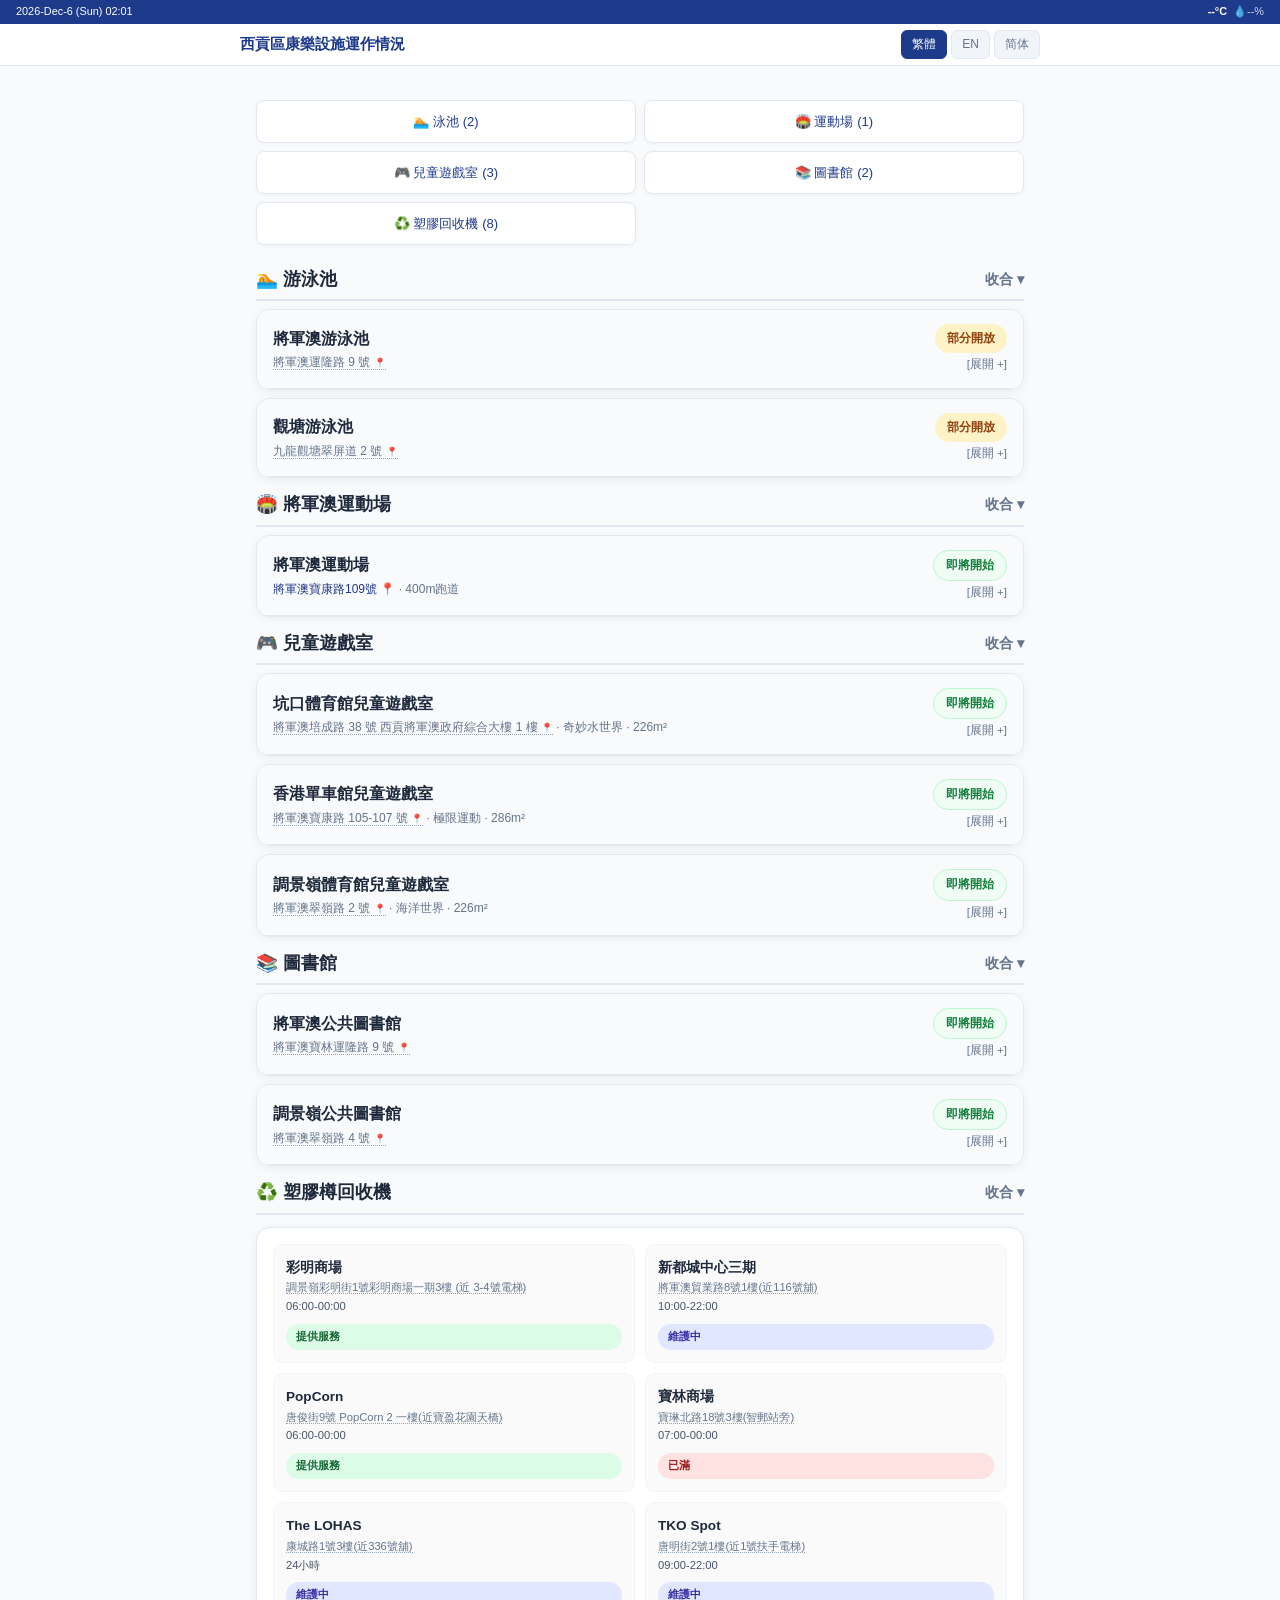
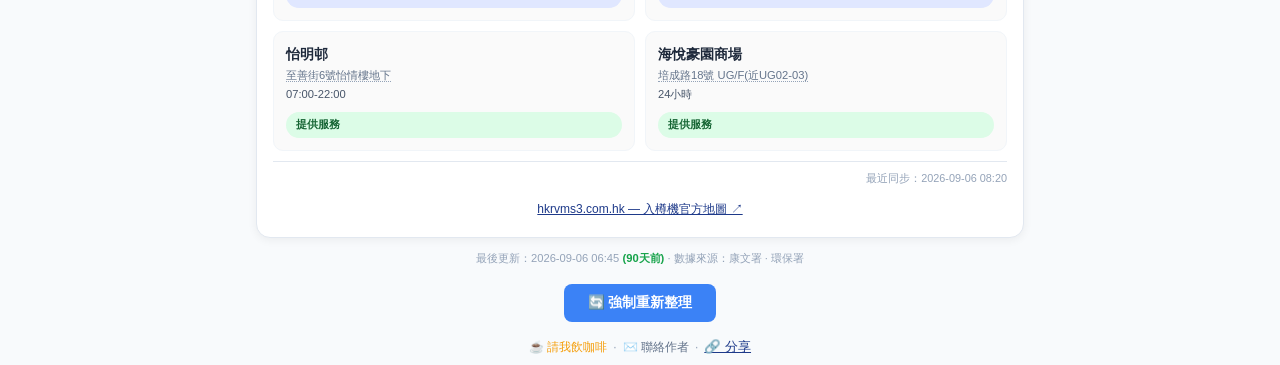
==== index.html @ d96d85a5 "feat: sports ground shows 即將開始 before opening (fieldNextStart A/L lead)" ====
<!DOCTYPE html>
<html lang="zh-HK">
<head>
<meta charset="UTF-8">
<meta name="viewport" content="width=device-width, initial-scale=1.0">
<meta name="description" content="西貢區康樂設施即時運作狀態">
<title>西貢區康樂設施運作情況 | we1co.me</title>
<link rel="stylesheet" href="common.css?v=1788648314">
</head>
<body>
<div class="top-bar"><span id="topDate"></span><span id="topWeather"></span></div>
<div class="thunder-banner" id="thunderBanner">⛈</div>
<nav class="nav-bar"><div class="nav-inner"><div class="nav-title" id="navTitle">西貢區康樂設施運作情況</div><div class="lang-switch"><a href="#" class="lang-btn active" data-lang="zh">繁體</a><a href="#" class="lang-btn" data-lang="en">EN</a><a href="#" class="lang-btn" data-lang="cn">简体</a></div></div></nav>

<div class="container">
<div class="index-grid" id="quickNav">
<a href="#swim" class="index-item">🏊 泳池 (2)</a>
<a href="#sportground" class="index-item">🏟️ 運動場 (1)</a>
<a href="#playroom" class="index-item">🎮 兒童遊戲室 (3)</a>
<a href="#library" class="index-item">📚 圖書館 (2)</a>
<a href="#rvm" class="index-item">♻️ 塑膠回收機 (8)</a>
</div>

<section id="swim" class="collapsible"><h2 class="section-title" onclick="toggleSection('swim')">🏊 游泳池 <span class="toggle" data-expand="展開 ▸" data-collapse="收合 ▾"></span></h2><div class="section-content"><div id="facilities"></div></div></section>
<section id="sportground" class="collapsible"><h2 class="section-title" onclick="toggleSection('sportground')">🏟️ 將軍澳運動場 <span class="toggle" data-expand="展開 ▸" data-collapse="收合 ▾"></span></h2><div class="section-content"><div id="sportground-grid"></div></div></section>
<section id="playroom" class="collapsible"><h2 class="section-title" onclick="toggleSection('playroom')">🎮 兒童遊戲室 <span class="toggle" data-expand="展開 ▸" data-collapse="收合 ▾"></span></h2><div class="section-content"><div id="playrooms"></div></div></section>
<section id="library" class="collapsible"><h2 class="section-title" onclick="toggleSection('library')">📚 圖書館 <span class="toggle" data-expand="展開 ▸" data-collapse="收合 ▾"></span></h2><div class="section-content"><div id="libraries"></div></div></section>
<section id="rvm" class="collapsible"><h2 class="section-title" onclick="toggleSection('rvm')">♻️ 塑膠樽回收機 <span class="toggle" data-expand="展開 ▸" data-collapse="收合 ▾"></span></h2><div class="section-content"><div id="rvm-facilities"></div></div></section>

<div class="updated" id="footer-updated">最後更新：<span id="lastUpdate">--</span> <span id="lastSyncAgo" style="color:#16a34a;font-weight:600"></span> · 數據來源：康文署 · 環保署</div>
<div style="text-align:center;margin:8px 0"><button id="hardRefreshBtn" class="refresh-btn" onclick="location.reload(true)" title="Force refresh (clear cache)">🔄 <span id="refreshLabel"></span></button></div>
<div id="footer-links" style="text-align:center;margin:16px 0 8px;font-size:.75rem;color:#94a3b8"></div>
</div>
<button class="back-to-top" id="backToTop" aria-label="返回頂部">↑</button>

<script src="districts/sk.js?v=1788648314"></script>
<script src="common.js?v=1788648314"></script>
</body>
</html>
---- common.css ----
:root{
  --primary:#0EA5E9;--primary-dark:#0284C7;--secondary:#10B981;--accent:#F97316;
  --status-open:#22C55E;--status-closed:#EF4444;--status-maint:#F59E0B;--status-sus:#6B7280;
  --bg-page:#F8FAFC;--bg-card:#fff;--text-1:#1E293B;--text-2:#64748B;--border:#E2E8F0;
  --brand:#1e3a8a;
  --nav-height:60px;--banner-height:40px;
}
*{box-sizing:border-box;margin:0;padding:0}
body{font-family:-apple-system,BlinkMacSystemFont,"Segoe UI","PingFang TC","Microsoft JhengHei",sans-serif;background:var(--bg-page);color:#333;line-height:1.6;padding-top:80px}
.container{max-width:800px;margin:0 auto;padding:0 16px}
.top-bar{position:fixed;top:0;left:0;right:0;height:24px;background:var(--brand);color:#fff;display:flex;justify-content:space-between;align-items:center;padding:0 16px;font-size:.68rem;z-index:1002}
.top-bar span{white-space:nowrap}
.thunder-banner{display:none;position:fixed;top:24px;left:0;right:0;background:linear-gradient(135deg,#facc15,#f97316);color:#422006;font-weight:700;font-size:.78rem;padding:6px 16px;z-index:1003;text-align:center;animation:thunder-flash 3s ease-in-out infinite;overflow-wrap:break-word;word-wrap:break-word;white-space:normal;line-height:1.4}
body.has-thunder .nav-bar{top:calc(var(--nav-height))}
body.has-thunder{padding-top:calc(var(--nav-height) + var(--banner-height))}
body.has-thunder .index-grid{top:calc(var(--nav-height) + var(--banner-height))}
body.has-thunder section{scroll-margin-top:calc(var(--nav-height) + var(--banner-height))}
@keyframes thunder-flash{0%,100%{opacity:1}50%{opacity:.85}}
.nav-bar{position:fixed;top:24px;left:0;right:0;background:rgba(255,255,255,.97);backdrop-filter:blur(8px);border-bottom:1px solid var(--border);z-index:1001;padding:6px 16px;min-height:36px}
section{scroll-margin-top:calc(var(--nav-height) + 10px)}
.nav-inner{max-width:800px;margin:0 auto;display:flex;align-items:center;justify-content:space-between;gap:8px}
.nav-title{font-weight:700;color:var(--brand);font-size:.95rem;white-space:nowrap}
.lang-switch{display:flex;gap:4px}
.lang-btn{padding:4px 10px;border-radius:6px;font-size:.75rem;font-weight:500;text-decoration:none;color:var(--text-2);background:#f1f5f9;border:1px solid var(--border);cursor:pointer}
.lang-btn.active{background:var(--brand);color:#fff;border-color:var(--brand)}
header{display:none}
header p{color:var(--text-2);font-size:.85rem;margin-top:4px}

.card{background:var(--bg-card);border-radius:14px;box-shadow:0 2px 10px rgba(0,0,0,.06);margin:8px 0;overflow:hidden;border:1px solid var(--border);transition:transform .18s ease,box-shadow .18s ease,opacity .3s ease}
.card:hover{transform:translateY(-4px);box-shadow:0 10px 24px rgba(0,0,0,.10)}
@keyframes cardIn{from{opacity:0;transform:translateY(8px)}to{opacity:1;transform:none}}
.card{animation:cardIn .35s ease both}
.card.collapsed .facility-body{display:none}
.card .expand-hint{font-size:.72rem;color:var(--text-2);font-weight:500;margin-left:6px}
.card.collapsed .expand-hint::after{content:attr(data-expand)}
.card:not(.collapsed) .expand-hint::after{content:attr(data-collapse)}
.facility-header{padding:14px 16px;background:#f8fafc;border-bottom:1px solid var(--border);display:flex;justify-content:space-between;align-items:center;gap:8px;cursor:pointer}
.facility-header:hover{background:#f1f5f9}
.facility-name{font-size:1rem;font-weight:700;color:var(--text-1)}
.facility-address{font-size:.75rem;color:var(--text-2);margin-top:2px}
.status-badge{padding:5px 12px;border-radius:999px;font-size:.75rem;font-weight:600;white-space:nowrap}
.status-open{background:#dcfce7;color:#166534}
.status-upcoming{background:#f0fdf4;color:#15803d;border:1px solid #bbf7d0;animation:breathe 2s ease-in-out infinite}
.status-closed{background:#fee2e2;color:#991b1b;border:1px solid #fecaca}
.status-maint{background:#fef3c7;color:#92400e;border:1px solid #fcd34d}
@keyframes breathe{0%,100%{opacity:1}50%{opacity:.4}}
.status-partial{background:#fef3c7;color:#92400e}
.status-suspended{background:#fee2e2;color:#991b1b;border:1px solid #fecaca}
.code-m{background:#dc2626;color:#fff;padding:2px 6px;border-radius:4px;font-size:.7rem;font-weight:600}
.code-b{background:#fecaca;color:#991b1b;padding:2px 6px;border-radius:4px;font-size:.7rem;font-weight:600}
.code-a{background:#dcfce7;color:#166534;padding:2px 6px;border-radius:4px;font-size:.7rem;font-weight:600}
.code-l{background:#fef3c7;color:#92400e;padding:2px 6px;border-radius:4px;font-size:.7rem;font-weight:600}
.code-a-active{background:#dcfce7;color:#166534;padding:2px 6px;border-radius:4px;font-size:.7rem;font-weight:600;border:2px solid #166534;animation:breathe 2s ease-in-out infinite}
.code-expired{background:#e2e8f0;color:#94a3b8;padding:2px 6px;border-radius:4px;font-size:.7rem;font-weight:600}
.facility-body{padding:12px 16px}
.detail-row{display:flex;justify-content:space-between;padding:8px 0;border-bottom:1px solid #f1f5f9;font-size:.85rem}
.detail-row:last-child{border-bottom:none}
.detail-label{color:var(--text-2)}
.schedule-section{margin-top:12px;padding-top:12px;border-top:1px solid var(--border)}
.schedule-title{font-weight:600;color:#374151;margin-bottom:8px;font-size:.9rem;cursor:pointer;display:flex;justify-content:space-between;align-items:center}
.schedule-title::after{content:'▾';transition:transform .2s}
.collapsed .schedule-title::after{transform:rotate(-90deg)}
.session{display:flex;justify-content:space-between;padding:6px 0;font-size:.82rem;align-items:center}
.session-time{color:#475569}
.session-status{padding:3px 8px;border-radius:999px;font-size:.7rem;font-weight:600}
.session-status.soon{background:#f0fdf4;color:#15803d;border:1px solid #bbf7d0;animation:breathe 2s ease-in-out infinite}
.session-status.open{background:#166534;color:#fff}
.session-status.maint{background:#fef3c7;color:#92400e;border:1px solid #fcd34d}
.session-status.done{background:#f1f5f9;color:#94a3b8}
.session-status.suspended{background:#fef3c7;color:#92400e;border:1px solid #fcd34d}
/* 泳池時間軸色條 */
.session-bar{height:4px;border-radius:2px;margin-top:4px;width:100%;background:#f1f5f9}
.session-bar.open{background:var(--status-open)}
.session-bar.soon{background:var(--status-maint)}
.session-bar.suspended{background:var(--status-sus)}
.session-bar.done{background:#e2e8f0}
.notice{background:#fef3c7;border:1px solid #fcd34d;border-radius:8px;padding:10px;margin-top:12px;font-size:.78rem;color:#92400e}
.section-title{font-size:1.1rem;font-weight:700;color:var(--text-1);margin:12px 0 6px;padding-bottom:6px;border-bottom:2px solid var(--border);display:flex;justify-content:space-between;align-items:center;cursor:pointer}
.section-title .toggle{font-size:.9rem;color:var(--text-2)}
.collapsible .section-content{display:block}
.collapsible.collapsed .section-content{display:none}
.collapsible.collapsed .section-title .toggle::after{content:attr(data-expand)}
.collapsible .section-title .toggle::after{content:attr(data-collapse)}
.index-grid{display:grid;grid-template-columns:1fr 1fr;gap:8px;margin:12px 0;position:sticky;top:calc(var(--nav-height) + 12px);z-index:900;background:rgba(248,250,252,.95);backdrop-filter:blur(6px);padding:8px 0;border-radius:12px}
.index-item{padding:10px 12px;background:#fff;border:1px solid var(--border);border-radius:8px;font-size:.82rem;color:var(--brand);text-decoration:none;text-align:center;box-shadow:0 1px 4px rgba(0,0,0,.04);transition:transform .15s ease,box-shadow .15s ease}
.index-item:hover{background:var(--brand);color:#fff;transform:translateY(-2px);box-shadow:0 4px 10px rgba(30,58,138,.25)}
.rvm-card{background:var(--bg-card);border-radius:14px;box-shadow:0 2px 10px rgba(0,0,0,.06);margin:12px 0;padding:16px;border:1px solid var(--border);transition:transform .18s ease,box-shadow .18s ease}
.rvm-card:hover{transform:translateY(-4px);box-shadow:0 10px 24px rgba(0,0,0,.10)}
.rvm-grid{display:grid;grid-template-columns:1fr 1fr;gap:10px}
.rvm-item{display:flex;flex-direction:column;justify-content:space-between;padding:12px;border:1px solid #f1f5f9;border-radius:10px;gap:8px;background:#fafafa}
.rvm-info{flex:1}
.rvm-name{font-weight:600;color:var(--text-1);font-size:.85rem}
.rvm-address{font-size:.7rem;color:var(--text-2);margin-top:2px;line-height:1.4}
.rvm-hours{font-size:.7rem;color:#475569;margin-top:2px}
.rvm-status{padding:4px 10px;border-radius:999px;font-size:.7rem;font-weight:600;white-space:nowrap;height:fit-content}
.rvm-status-operating{background:#dcfce7;color:#166534}
.rvm-status-nearly-full{background:#fef3c7;color:#92400e}
.rvm-status-full{background:#fee2e2;color:#991b1b}
.rvm-status-maintenance{background:#e0e7ff;color:#3730a3}
.rvm-sync{text-align:right;font-size:.68rem;color:#94a3b8;margin-top:10px;padding-top:8px;border-top:1px solid var(--border)}
.updated{text-align:center;color:#94a3b8;font-size:.7rem;margin:12px 0 16px}
.back-to-top{position:fixed;bottom:20px;right:16px;width:44px;height:44px;border-radius:50%;background:var(--brand);color:#fff;border:none;cursor:pointer;box-shadow:0 4px 12px rgba(30,58,138,.4);display:none;align-items:center;justify-content:center;z-index:999}
.back-to-top.visible{display:flex}
@media(max-width:640px){.index-grid{grid-template-columns:1fr 1fr;top:calc(var(--nav-height) + 12px)}.facility-header{padding:12px}.facility-body{padding:10px 12px}.rvm-item{flex-direction:column}}

.refresh-btn {
  display: inline-block;
  padding: 10px 24px;
  font-size: 0.85rem;
font-weight: 600;
  background: #3b82f6;
  color: white;
  border: none;
  border-radius: 8px;
-webkit-tap-highlight-color: transparent;
touch-action: manipulation;
  cursor: pointer;
  transition: background 0.2s, transform 0.1s;
  font-family: inherit;
}
.refresh-btn:hover { background: #2563eb; }
.refresh-btn:active { transform: scale(0.97); background: #1d4ed8; }
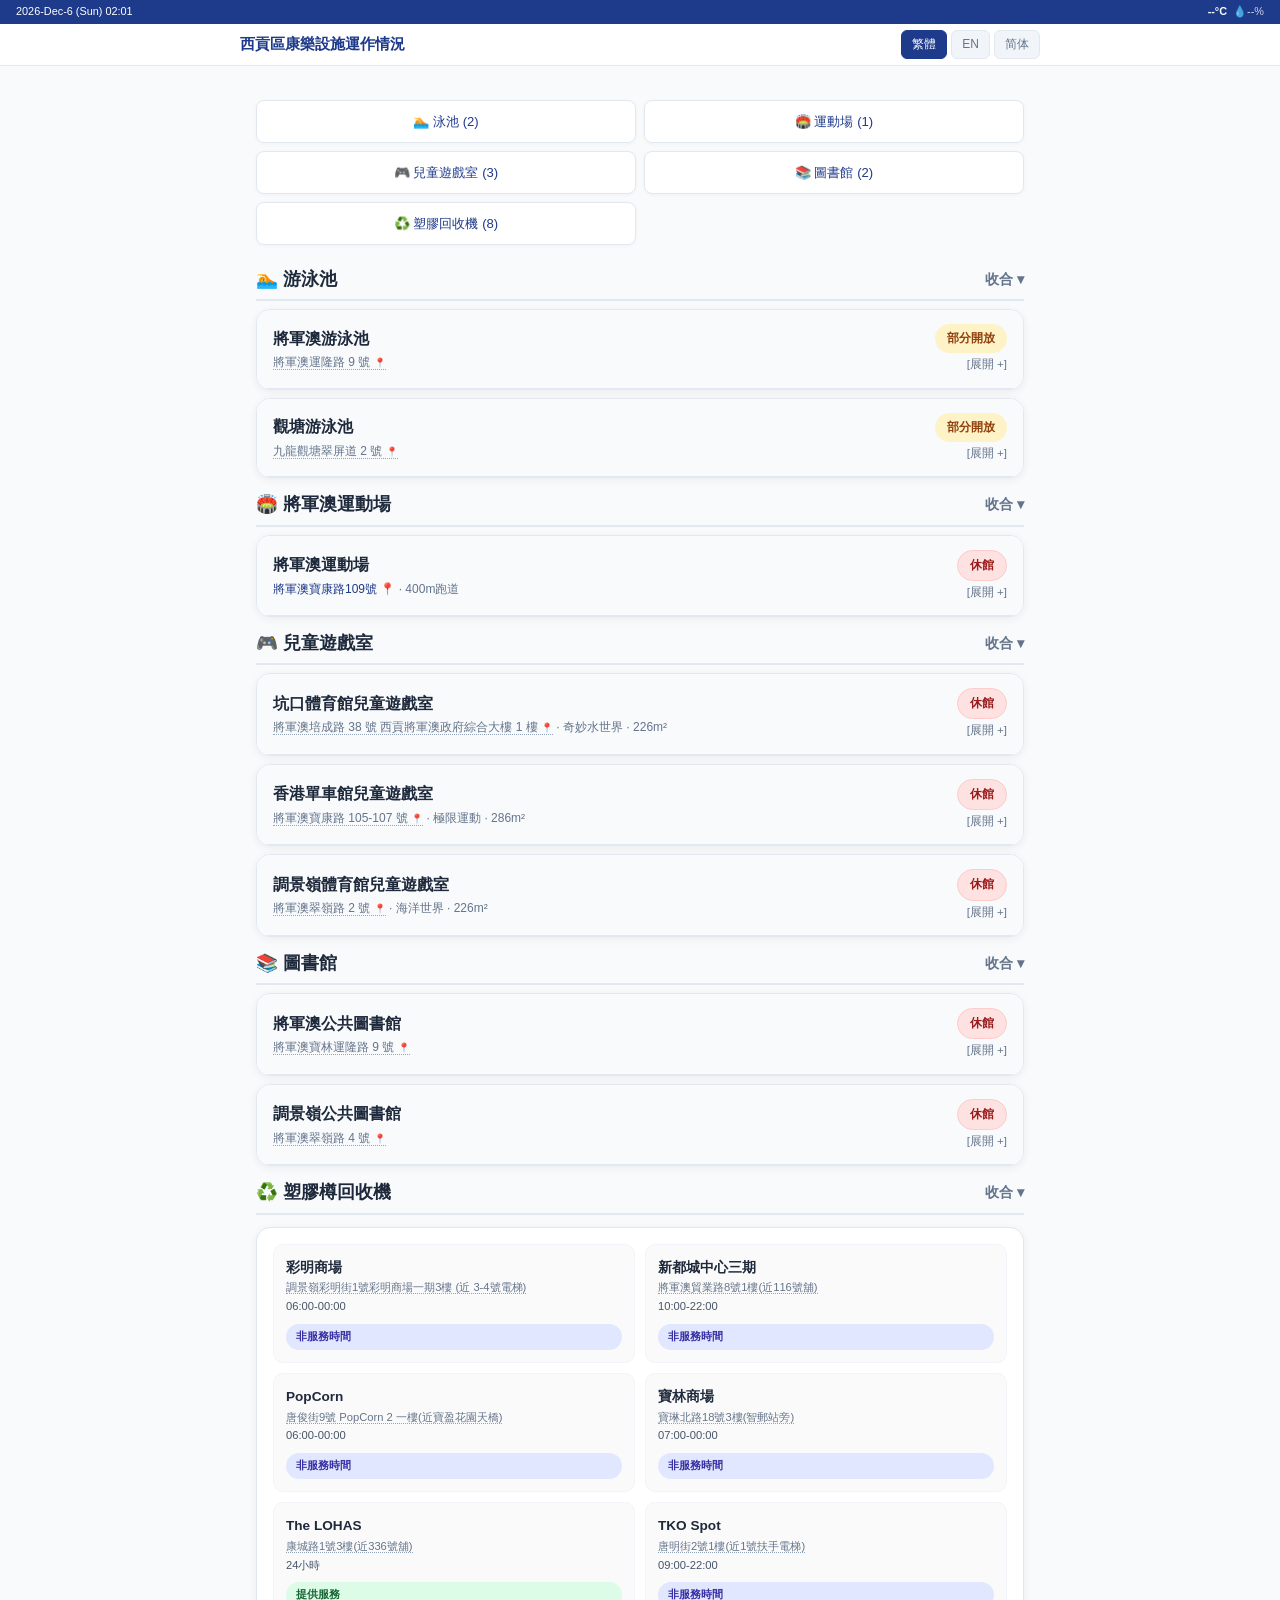
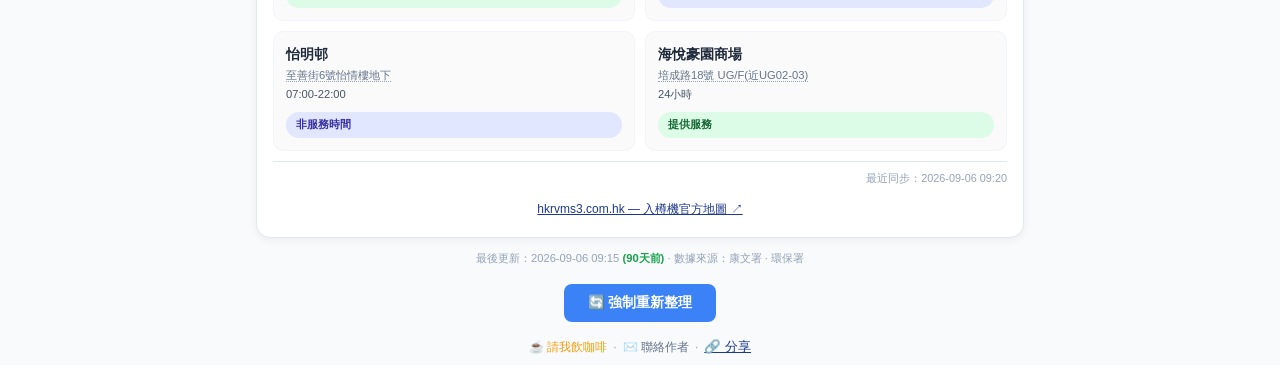
==== commit 0edee6e2: "feat: 即將開始 only within 1h of opening, otherwise 休館 (sessionStatus + sport ground)" ====
--- a/index.html
+++ b/index.html
@@ -5,7 +5,7 @@
 <meta name="viewport" content="width=device-width, initial-scale=1.0">
 <meta name="description" content="西貢區康樂設施即時運作狀態">
 <title>西貢區康樂設施運作情況 | we1co.me</title>
-<link rel="stylesheet" href="common.css?v=1788648314">
+<link rel="stylesheet" href="common.css?v=1788660766">
 </head>
 <body>
 <div class="top-bar"><span id="topDate"></span><span id="topWeather"></span></div>
@@ -33,7 +33,7 @@
 </div>
 <button class="back-to-top" id="backToTop" aria-label="返回頂部">↑</button>
 
-<script src="districts/sk.js?v=1788648314"></script>
-<script src="common.js?v=1788648314"></script>
+<script src="districts/sk.js?v=1788660766"></script>
+<script src="common.js?v=1788660766"></script>
 </body>
 </html>
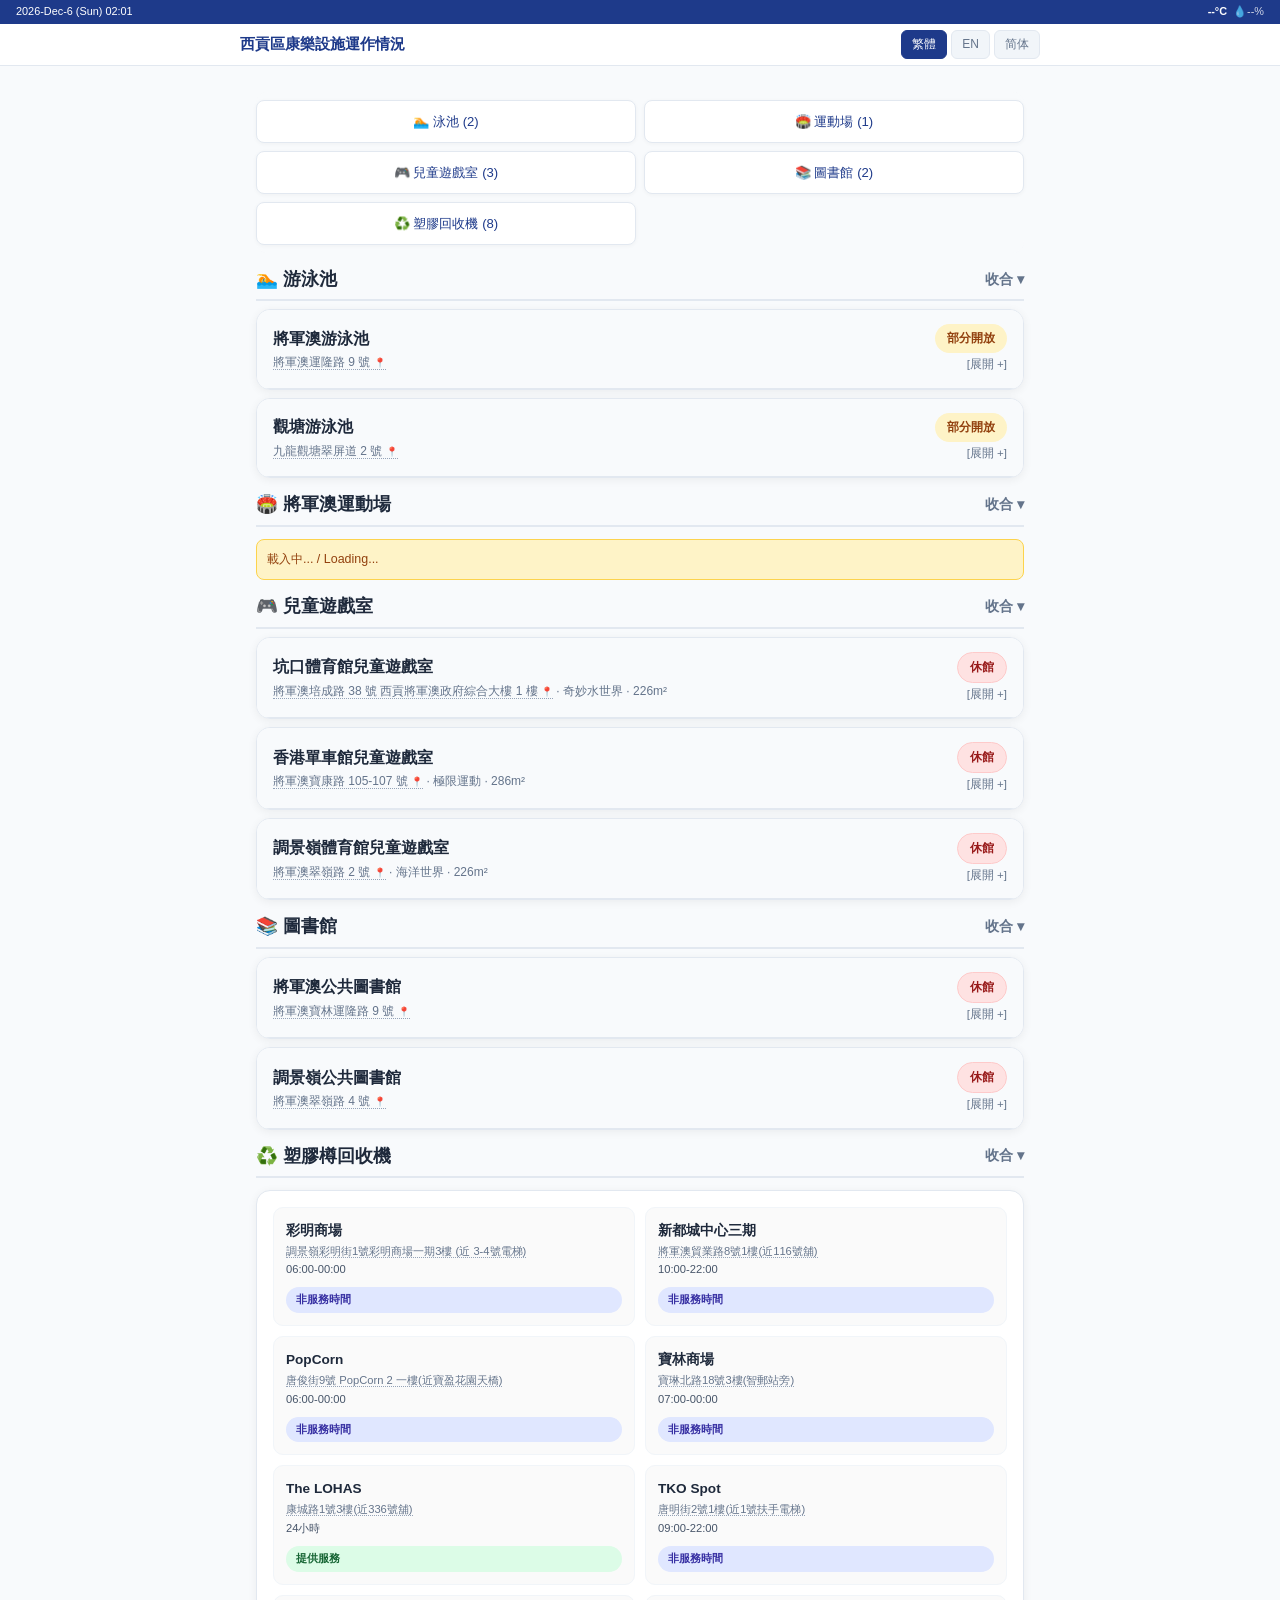
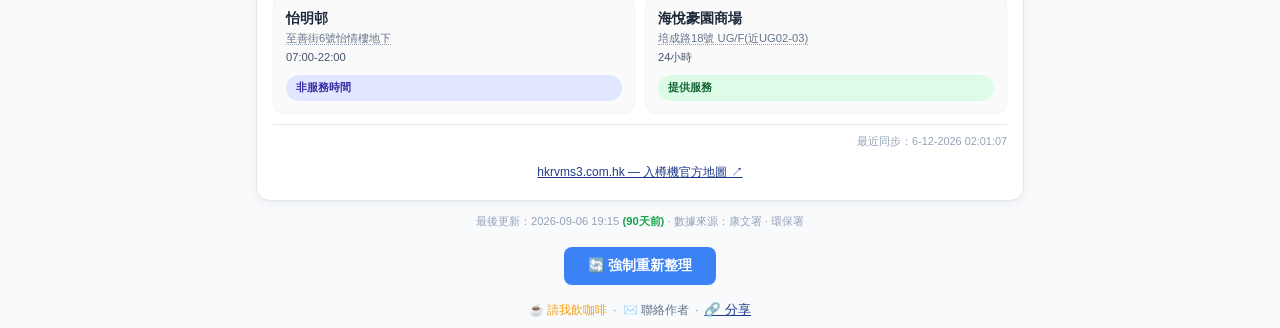
==== commit 4accac40: "sessionStatus: 05:00前休館/05:00起即將開始(無窗限); facilityDone 成個館收檔→休館(深色closed badge), 時段結束→已結束" ====
--- a/index.html
+++ b/index.html
@@ -5,7 +5,7 @@
 <meta name="viewport" content="width=device-width, initial-scale=1.0">
 <meta name="description" content="西貢區康樂設施即時運作狀態">
 <title>西貢區康樂設施運作情況 | we1co.me</title>
-<link rel="stylesheet" href="common.css?v=1788660766">
+<link rel="stylesheet" href="common.css?v=1788694951">
 </head>
 <body>
 <div class="top-bar"><span id="topDate"></span><span id="topWeather"></span></div>
@@ -33,7 +33,7 @@
 </div>
 <button class="back-to-top" id="backToTop" aria-label="返回頂部">↑</button>
 
-<script src="districts/sk.js?v=1788660766"></script>
-<script src="common.js?v=1788660766"></script>
+<script src="districts/sk.js?v=1788694951"></script>
+<script src="common.js?v=1788694951"></script>
 </body>
 </html>
--- a/common.css
+++ b/common.css
@@ -67,7 +67,7 @@
 .session-status.soon{background:#f0fdf4;color:#15803d;border:1px solid #bbf7d0;animation:breathe 2s ease-in-out infinite}
 .session-status.open{background:#166534;color:#fff}
 .session-status.maint{background:#fef3c7;color:#92400e;border:1px solid #fcd34d}
-.session-status.done{background:#f1f5f9;color:#94a3b8}
+.session-status.done{background:#f1f5f9;color:#94a3b8}.session-status.closed{background:#cbd5e1;color:#334155}
 .session-status.suspended{background:#fef3c7;color:#92400e;border:1px solid #fcd34d}
 /* 泳池時間軸色條 */
 .session-bar{height:4px;border-radius:2px;margin-top:4px;width:100%;background:#f1f5f9}
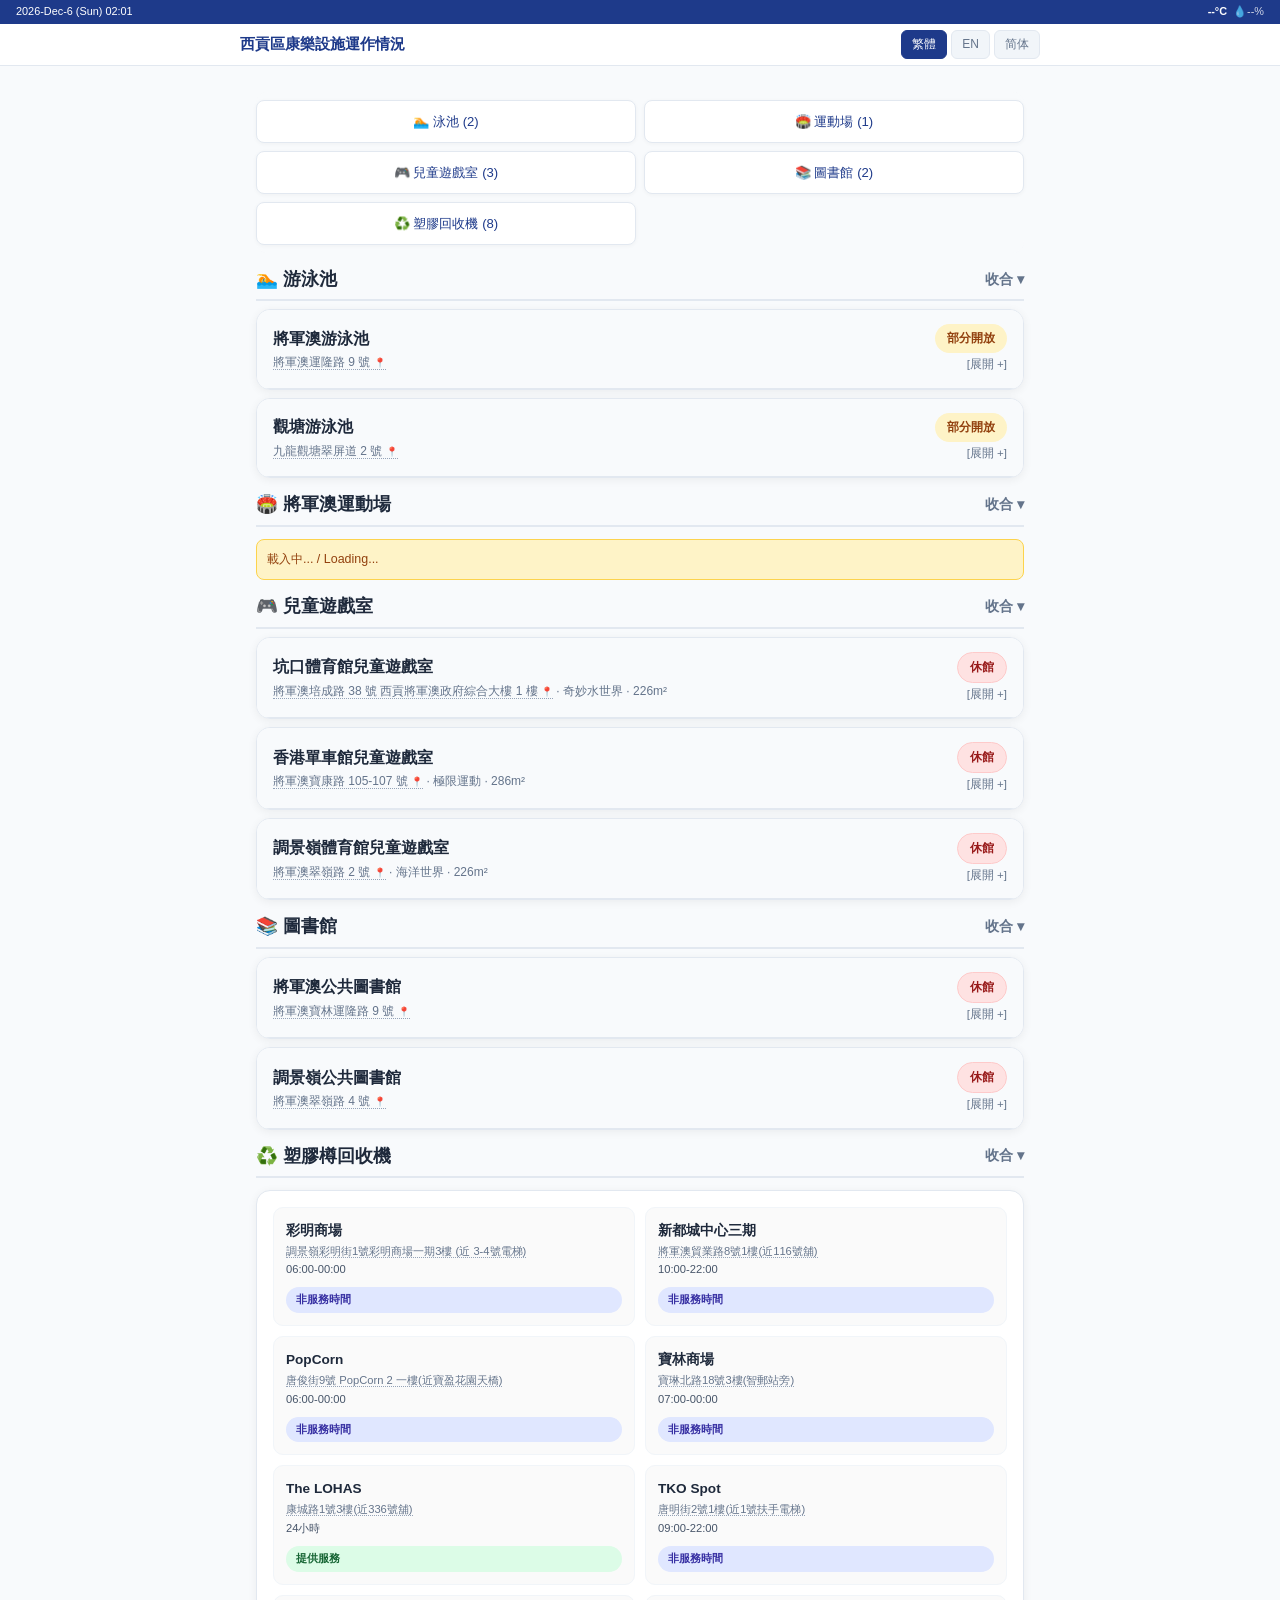
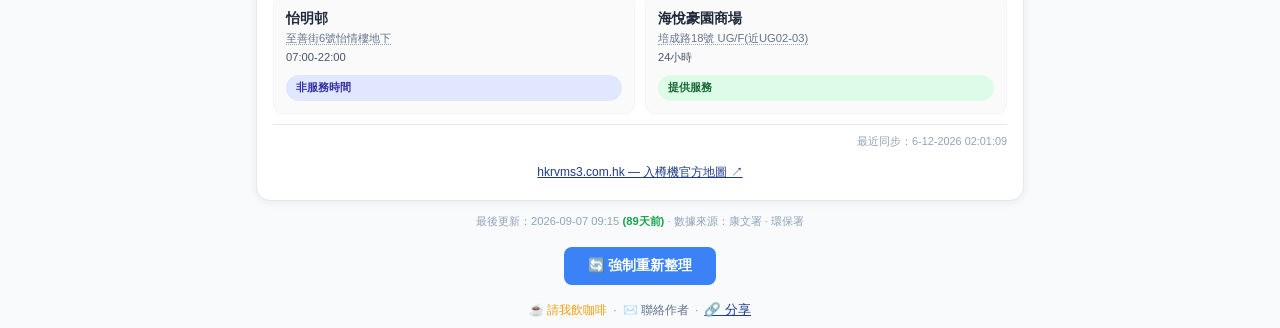
==== commit 0b8582ad: "sports-centres: apply maintenance badge + parseMaintNote Format B support - renderSportsCentres now " ====
--- a/index.html
+++ b/index.html
@@ -5,7 +5,7 @@
 <meta name="viewport" content="width=device-width, initial-scale=1.0">
 <meta name="description" content="西貢區康樂設施即時運作狀態">
 <title>西貢區康樂設施運作情況 | we1co.me</title>
-<link rel="stylesheet" href="common.css?v=1788694951">
+<link rel="stylesheet" href="common.css?v=1788743711">
 </head>
 <body>
 <div class="top-bar"><span id="topDate"></span><span id="topWeather"></span></div>
@@ -33,7 +33,7 @@
 </div>
 <button class="back-to-top" id="backToTop" aria-label="返回頂部">↑</button>
 
-<script src="districts/sk.js?v=1788694951"></script>
-<script src="common.js?v=1788694951"></script>
+<script src="districts/sk.js?v=1788743711"></script>
+<script src="common.js?v=1788743711"></script>
 </body>
 </html>
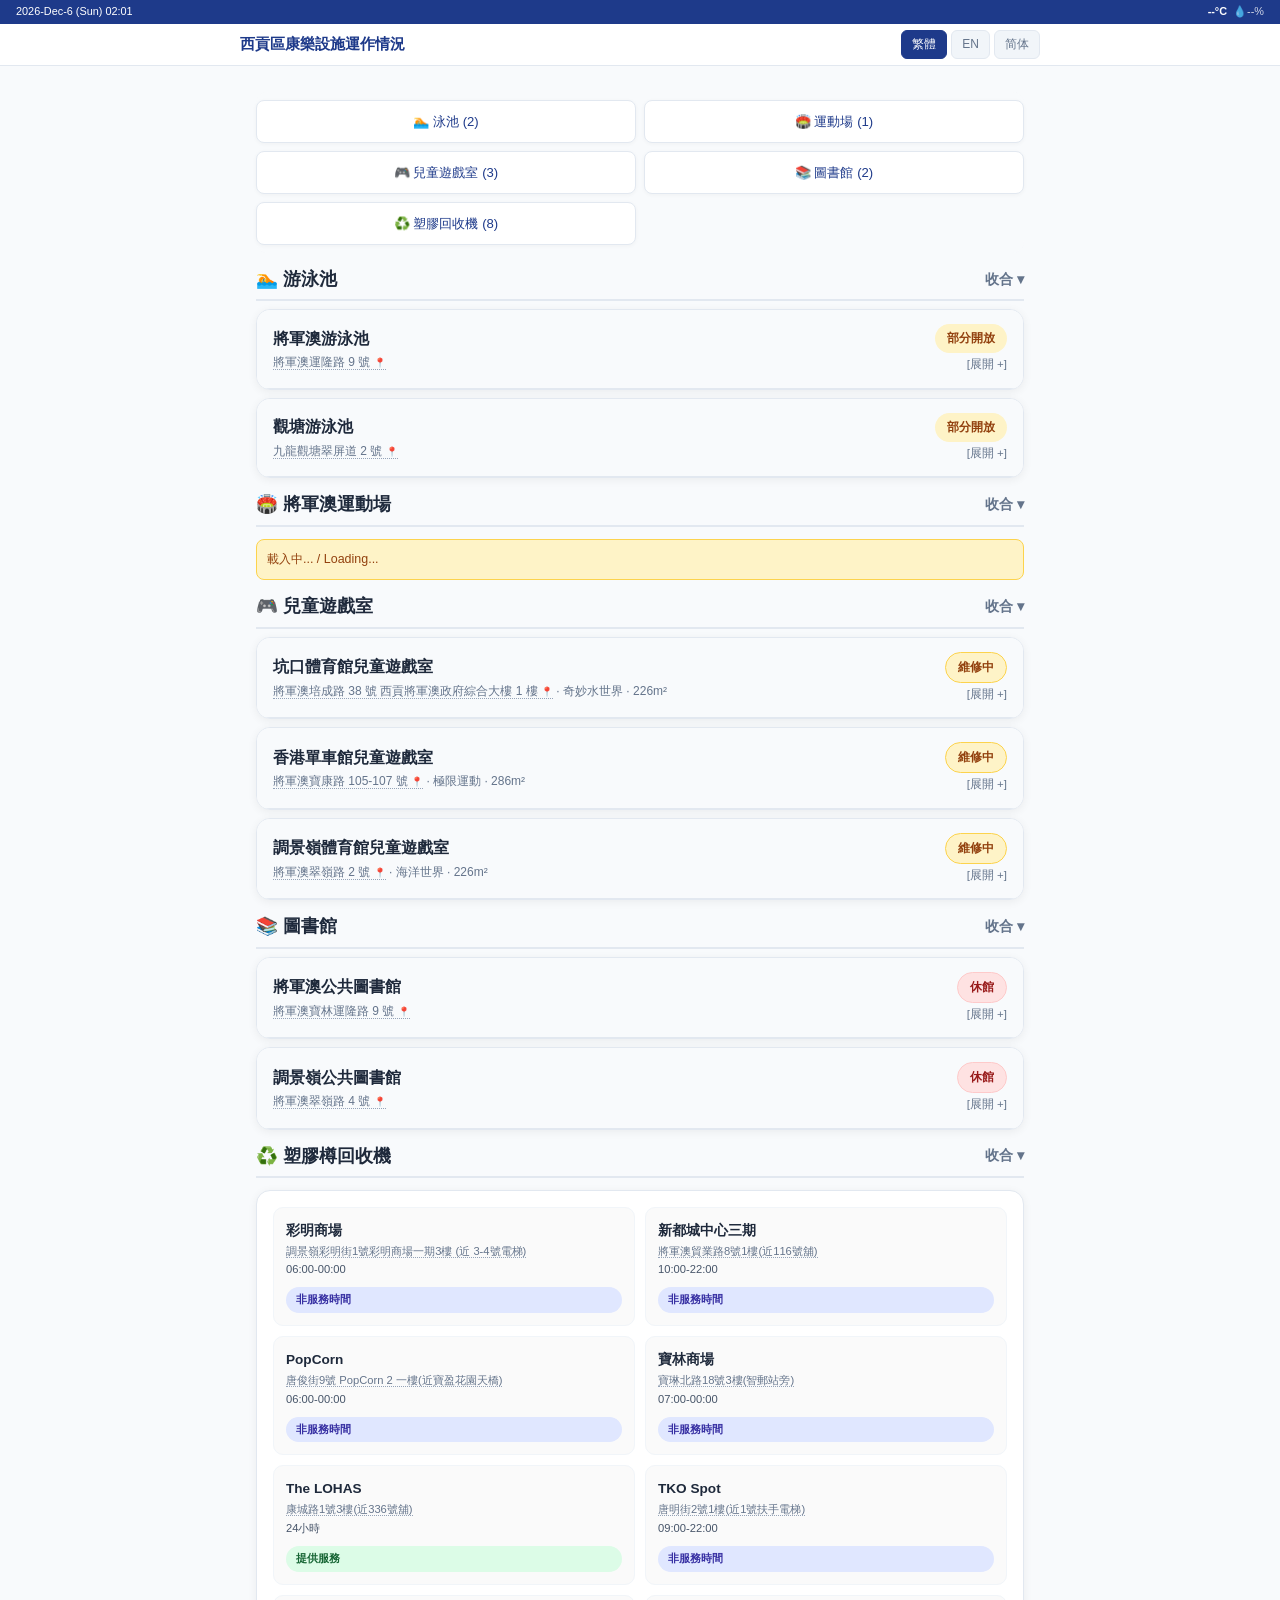
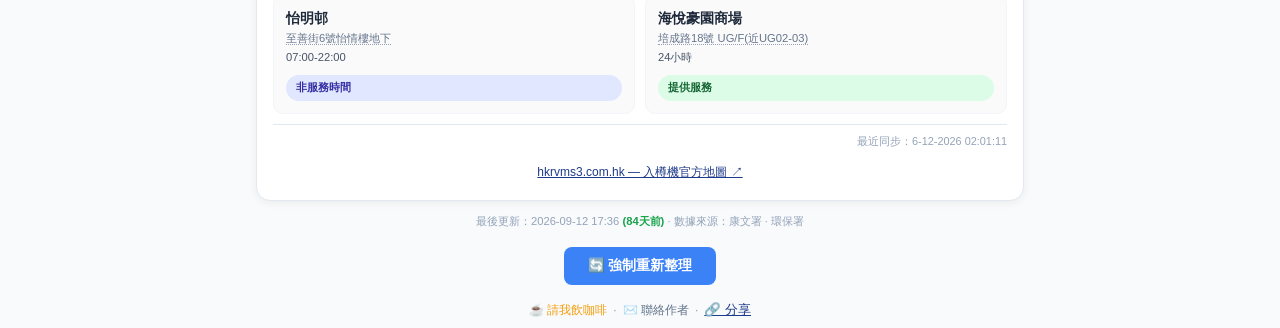
==== commit 247116e8: "playroom closures: 坑口遊戲室翻新通告 (2026-09-14~10-31) + 自動化進 lcsd_closures.py - PLAYROOM_CLOSURES data (sk" ====
--- a/index.html
+++ b/index.html
@@ -5,7 +5,7 @@
 <meta name="viewport" content="width=device-width, initial-scale=1.0">
 <meta name="description" content="西貢區康樂設施即時運作狀態">
 <title>西貢區康樂設施運作情況 | we1co.me</title>
-<link rel="stylesheet" href="common.css?v=1788743711">
+<link rel="stylesheet" href="common.css?v=1789205795">
 </head>
 <body>
 <div class="top-bar"><span id="topDate"></span><span id="topWeather"></span></div>
@@ -33,7 +33,7 @@
 </div>
 <button class="back-to-top" id="backToTop" aria-label="返回頂部">↑</button>
 
-<script src="districts/sk.js?v=1788743711"></script>
-<script src="common.js?v=1788743711"></script>
+<script src="districts/sk.js?v=1789205795"></script>
+<script src="common.js?v=1789205795"></script>
 </body>
 </html>
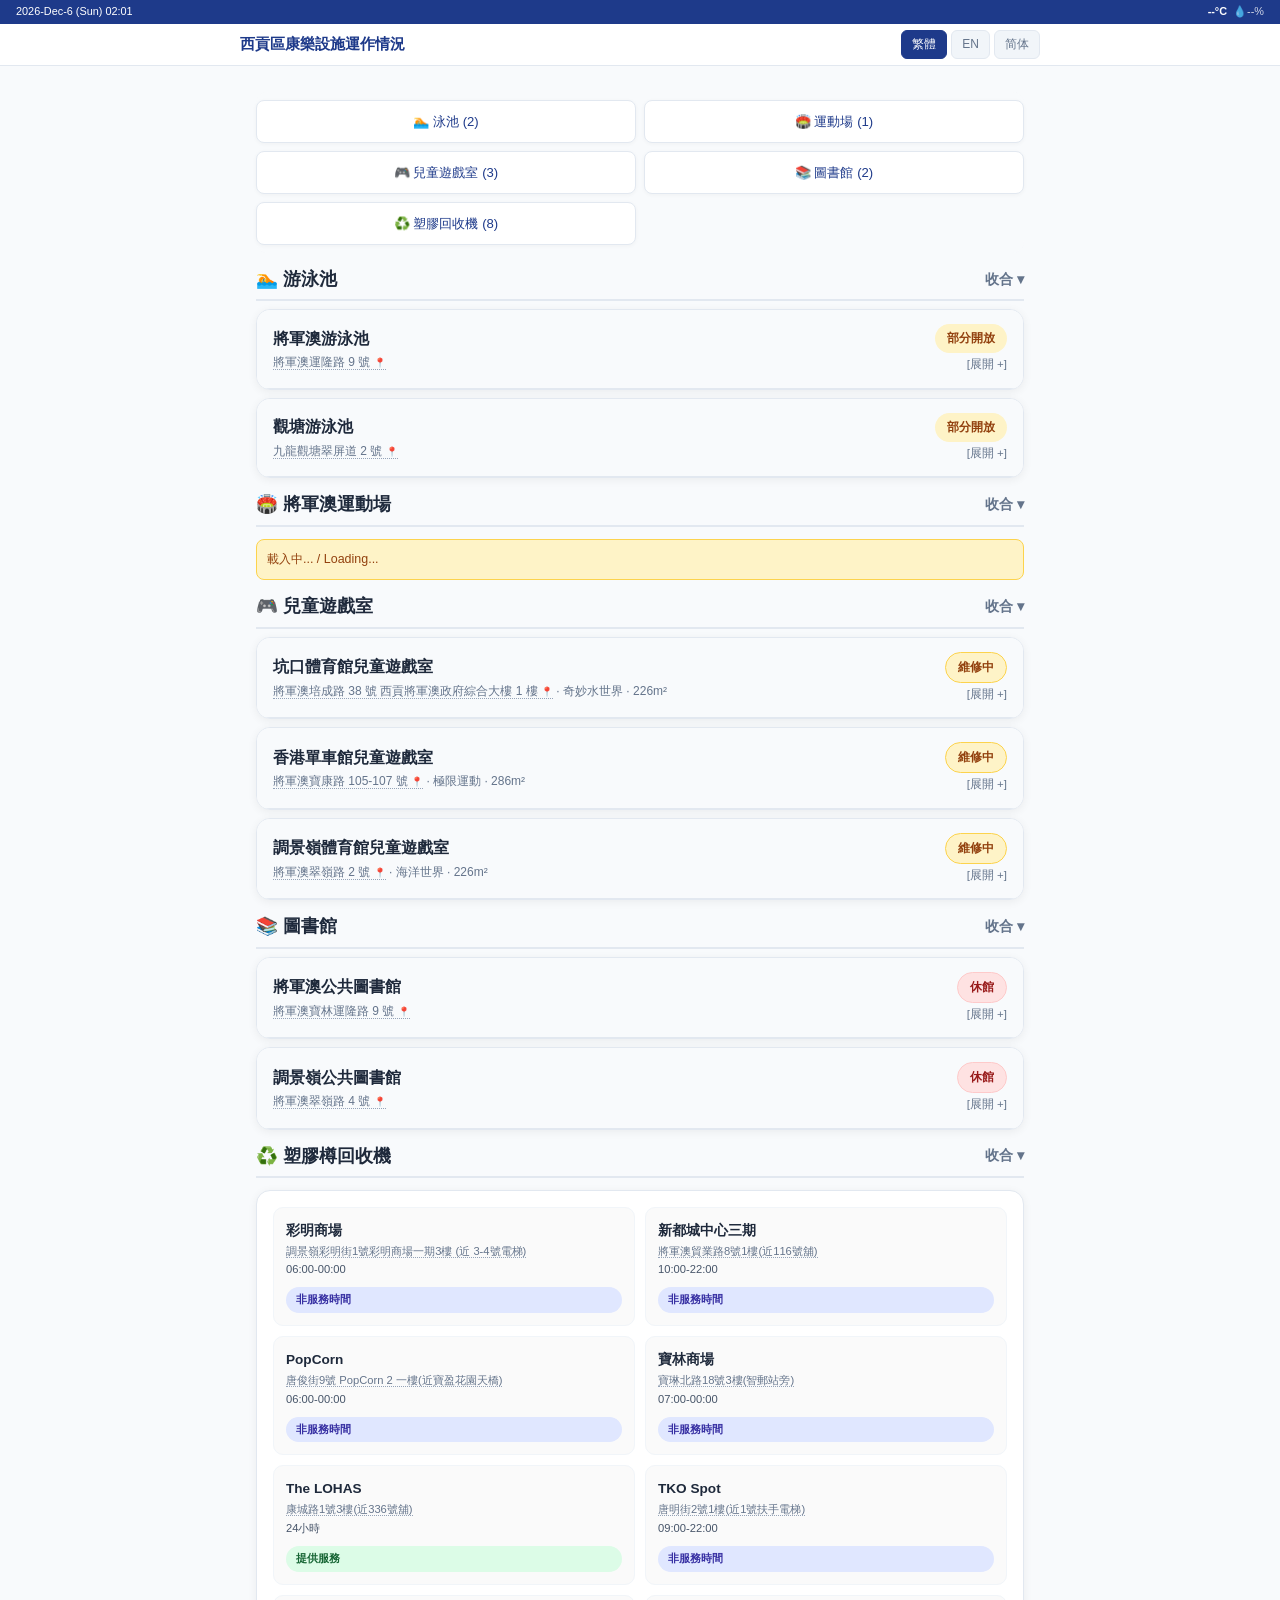
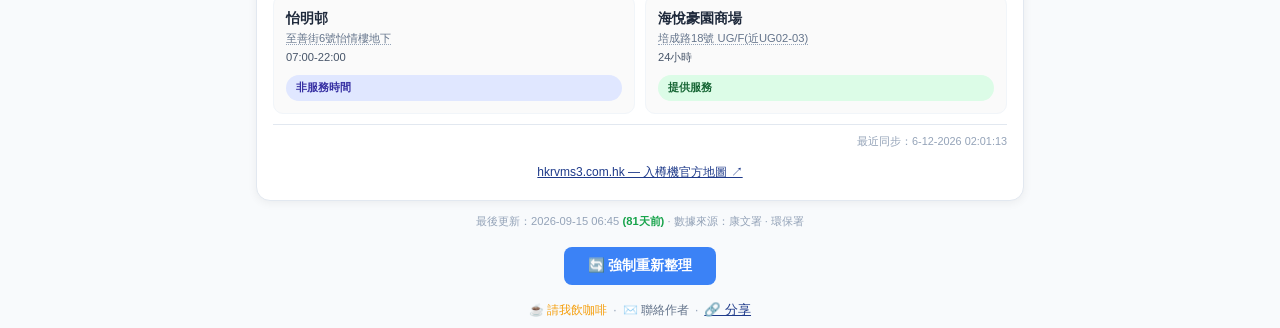
==== commit bd2ca041: "Fix playroom session counts (tko1/2/3) to match LCSD official; drift check compares semantics not st" ====
--- a/index.html
+++ b/index.html
@@ -5,7 +5,7 @@
 <meta name="viewport" content="width=device-width, initial-scale=1.0">
 <meta name="description" content="西貢區康樂設施即時運作狀態">
 <title>西貢區康樂設施運作情況 | we1co.me</title>
-<link rel="stylesheet" href="common.css?v=1789205795">
+<link rel="stylesheet" href="common.css?v=1789431028">
 </head>
 <body>
 <div class="top-bar"><span id="topDate"></span><span id="topWeather"></span></div>
@@ -33,7 +33,7 @@
 </div>
 <button class="back-to-top" id="backToTop" aria-label="返回頂部">↑</button>
 
-<script src="districts/sk.js?v=1789205795"></script>
-<script src="common.js?v=1789205795"></script>
+<script src="districts/sk.js?v=1789431028"></script>
+<script src="common.js?v=1789431028"></script>
 </body>
 </html>
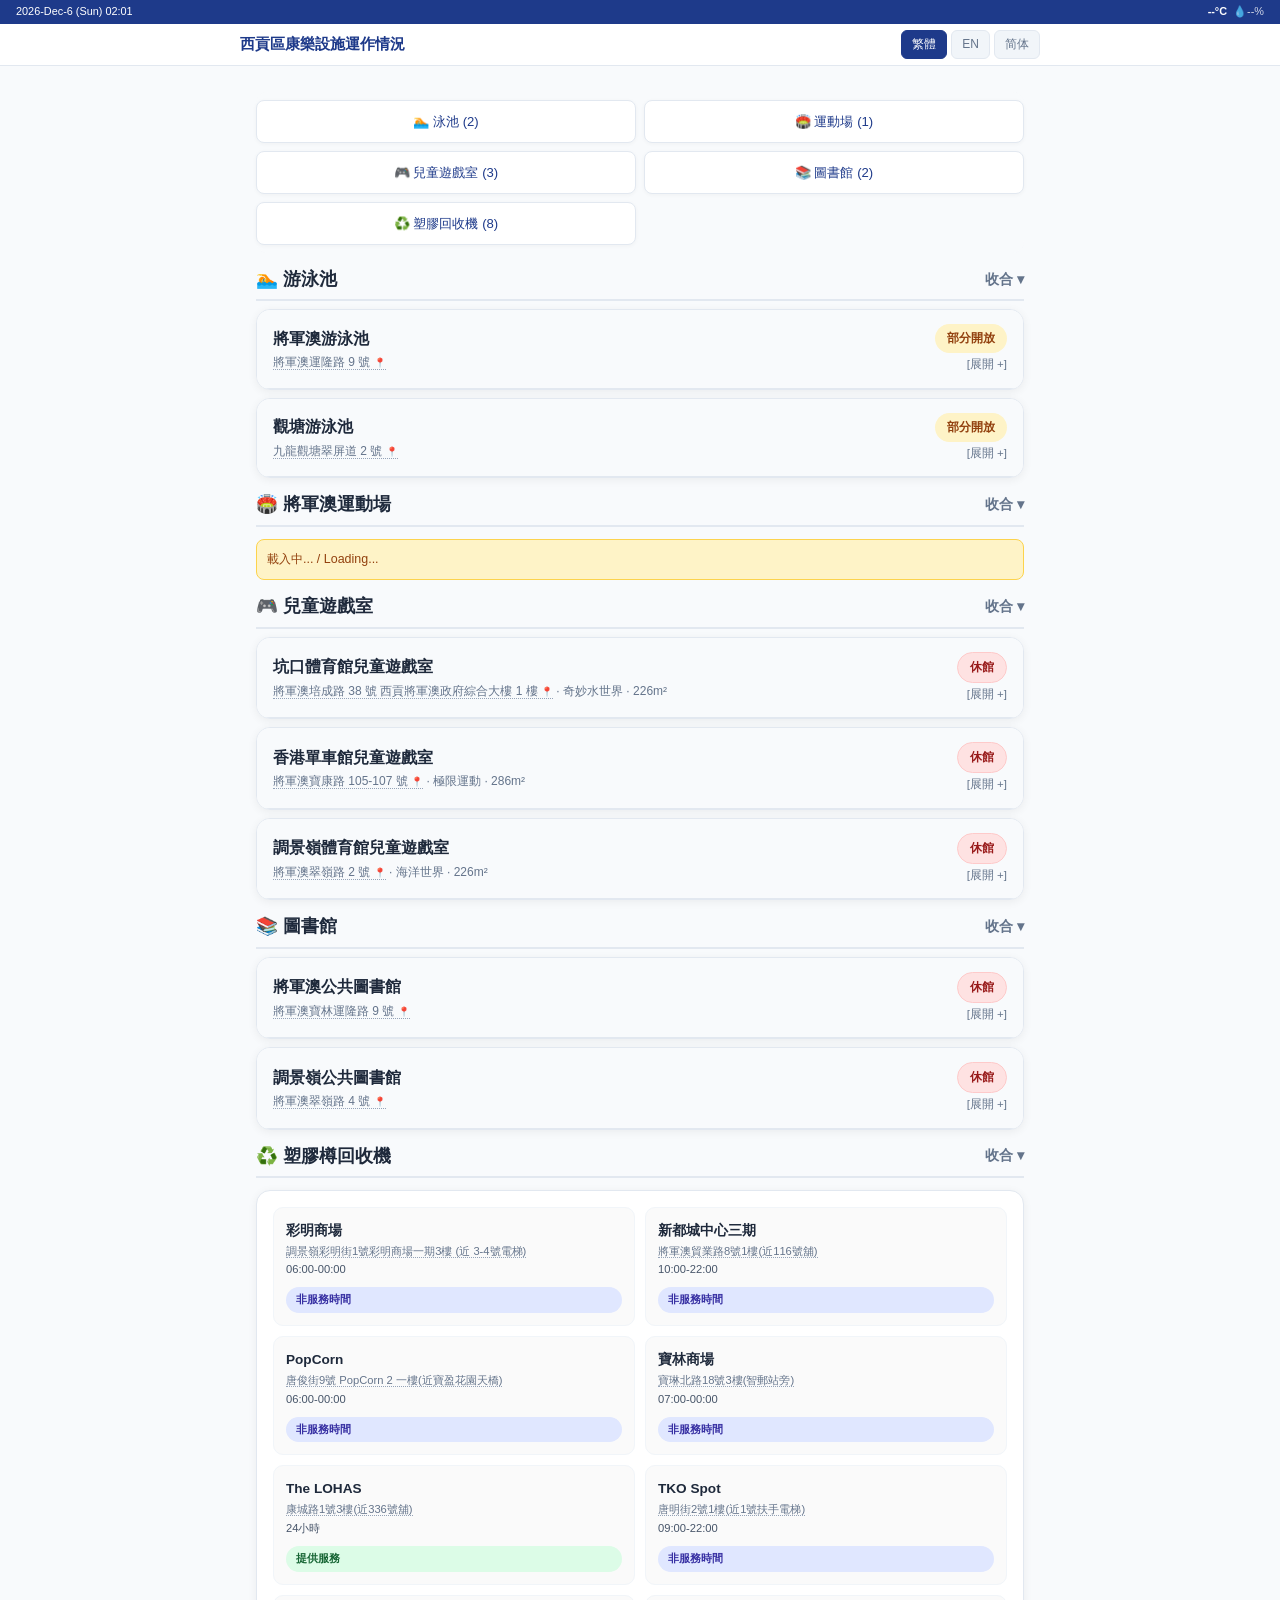
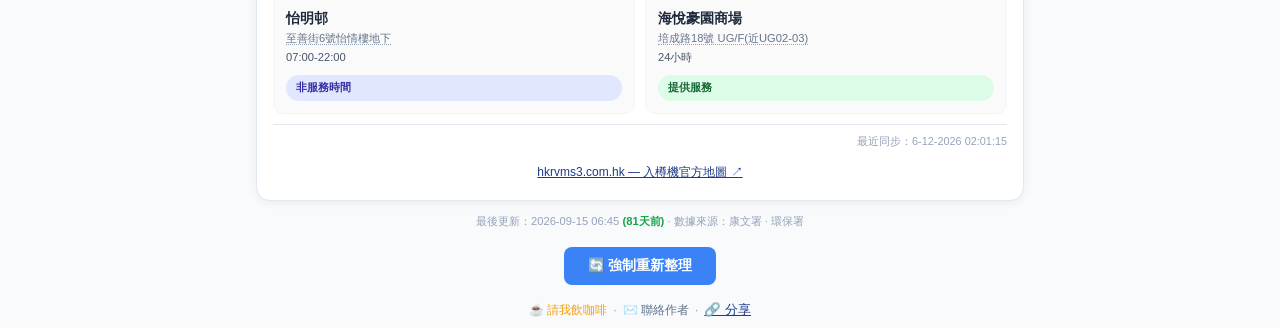
==== commit 84ed329d: "Fix: renderPlayrooms never checked isMaintDay -> 維修中 shown on non-maint days" ====
--- a/index.html
+++ b/index.html
@@ -5,7 +5,7 @@
 <meta name="viewport" content="width=device-width, initial-scale=1.0">
 <meta name="description" content="西貢區康樂設施即時運作狀態">
 <title>西貢區康樂設施運作情況 | we1co.me</title>
-<link rel="stylesheet" href="common.css?v=1789431028">
+<link rel="stylesheet" href="common.css?v=1789431431">
 </head>
 <body>
 <div class="top-bar"><span id="topDate"></span><span id="topWeather"></span></div>
@@ -33,7 +33,7 @@
 </div>
 <button class="back-to-top" id="backToTop" aria-label="返回頂部">↑</button>
 
-<script src="districts/sk.js?v=1789431028"></script>
-<script src="common.js?v=1789431028"></script>
+<script src="districts/sk.js?v=1789431431"></script>
+<script src="common.js?v=1789431431"></script>
 </body>
 </html>
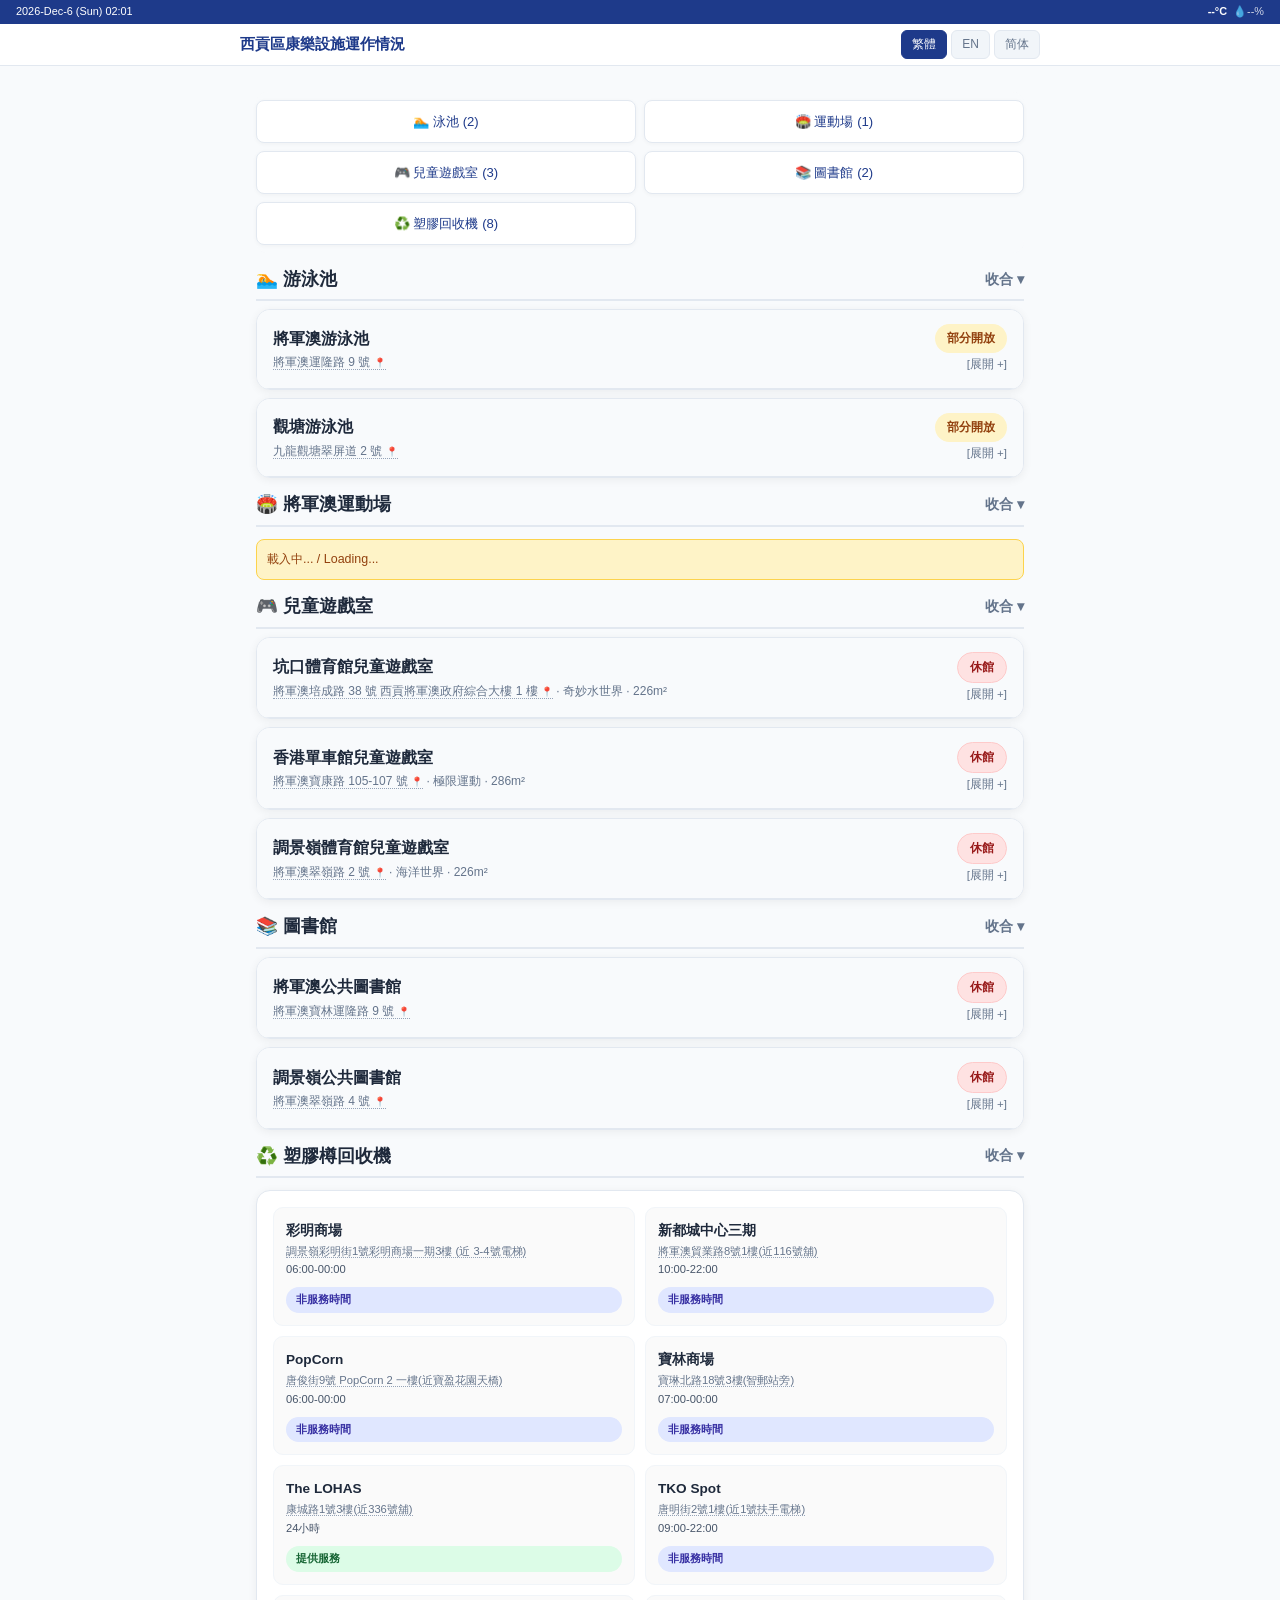
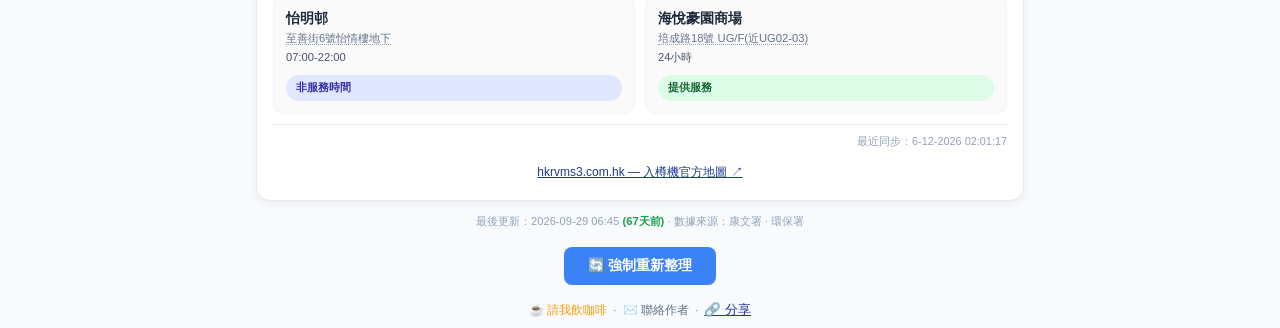
==== commit 7463da0b: "lcsd drift alert 2026-09-29: data verified NO DRIFT (官網 vs 本站 playroom sessions 一致); clear append lo" ====
--- a/index.html
+++ b/index.html
@@ -5,7 +5,7 @@
 <meta name="viewport" content="width=device-width, initial-scale=1.0">
 <meta name="description" content="西貢區康樂設施即時運作狀態">
 <title>西貢區康樂設施運作情況 | we1co.me</title>
-<link rel="stylesheet" href="common.css?v=1789431431">
+<link rel="stylesheet" href="common.css?v=1790635510">
 </head>
 <body>
 <div class="top-bar"><span id="topDate"></span><span id="topWeather"></span></div>
@@ -33,7 +33,7 @@
 </div>
 <button class="back-to-top" id="backToTop" aria-label="返回頂部">↑</button>
 
-<script src="districts/sk.js?v=1789431431"></script>
-<script src="common.js?v=1789431431"></script>
+<script src="districts/sk.js?v=1790635510"></script>
+<script src="common.js?v=1790635510"></script>
 </body>
 </html>
--- a/common.css
+++ b/common.css
@@ -69,12 +69,6 @@
 .session-status.maint{background:#fef3c7;color:#92400e;border:1px solid #fcd34d}
 .session-status.done{background:#f1f5f9;color:#94a3b8}.session-status.closed{background:#cbd5e1;color:#334155}
 .session-status.suspended{background:#fef3c7;color:#92400e;border:1px solid #fcd34d}
-/* 泳池時間軸色條 */
-.session-bar{height:4px;border-radius:2px;margin-top:4px;width:100%;background:#f1f5f9}
-.session-bar.open{background:var(--status-open)}
-.session-bar.soon{background:var(--status-maint)}
-.session-bar.suspended{background:var(--status-sus)}
-.session-bar.done{background:#e2e8f0}
 .notice{background:#fef3c7;border:1px solid #fcd34d;border-radius:8px;padding:10px;margin-top:12px;font-size:.78rem;color:#92400e}
 .section-title{font-size:1.1rem;font-weight:700;color:var(--text-1);margin:12px 0 6px;padding-bottom:6px;border-bottom:2px solid var(--border);display:flex;justify-content:space-between;align-items:center;cursor:pointer}
 .section-title .toggle{font-size:.9rem;color:var(--text-2)}
